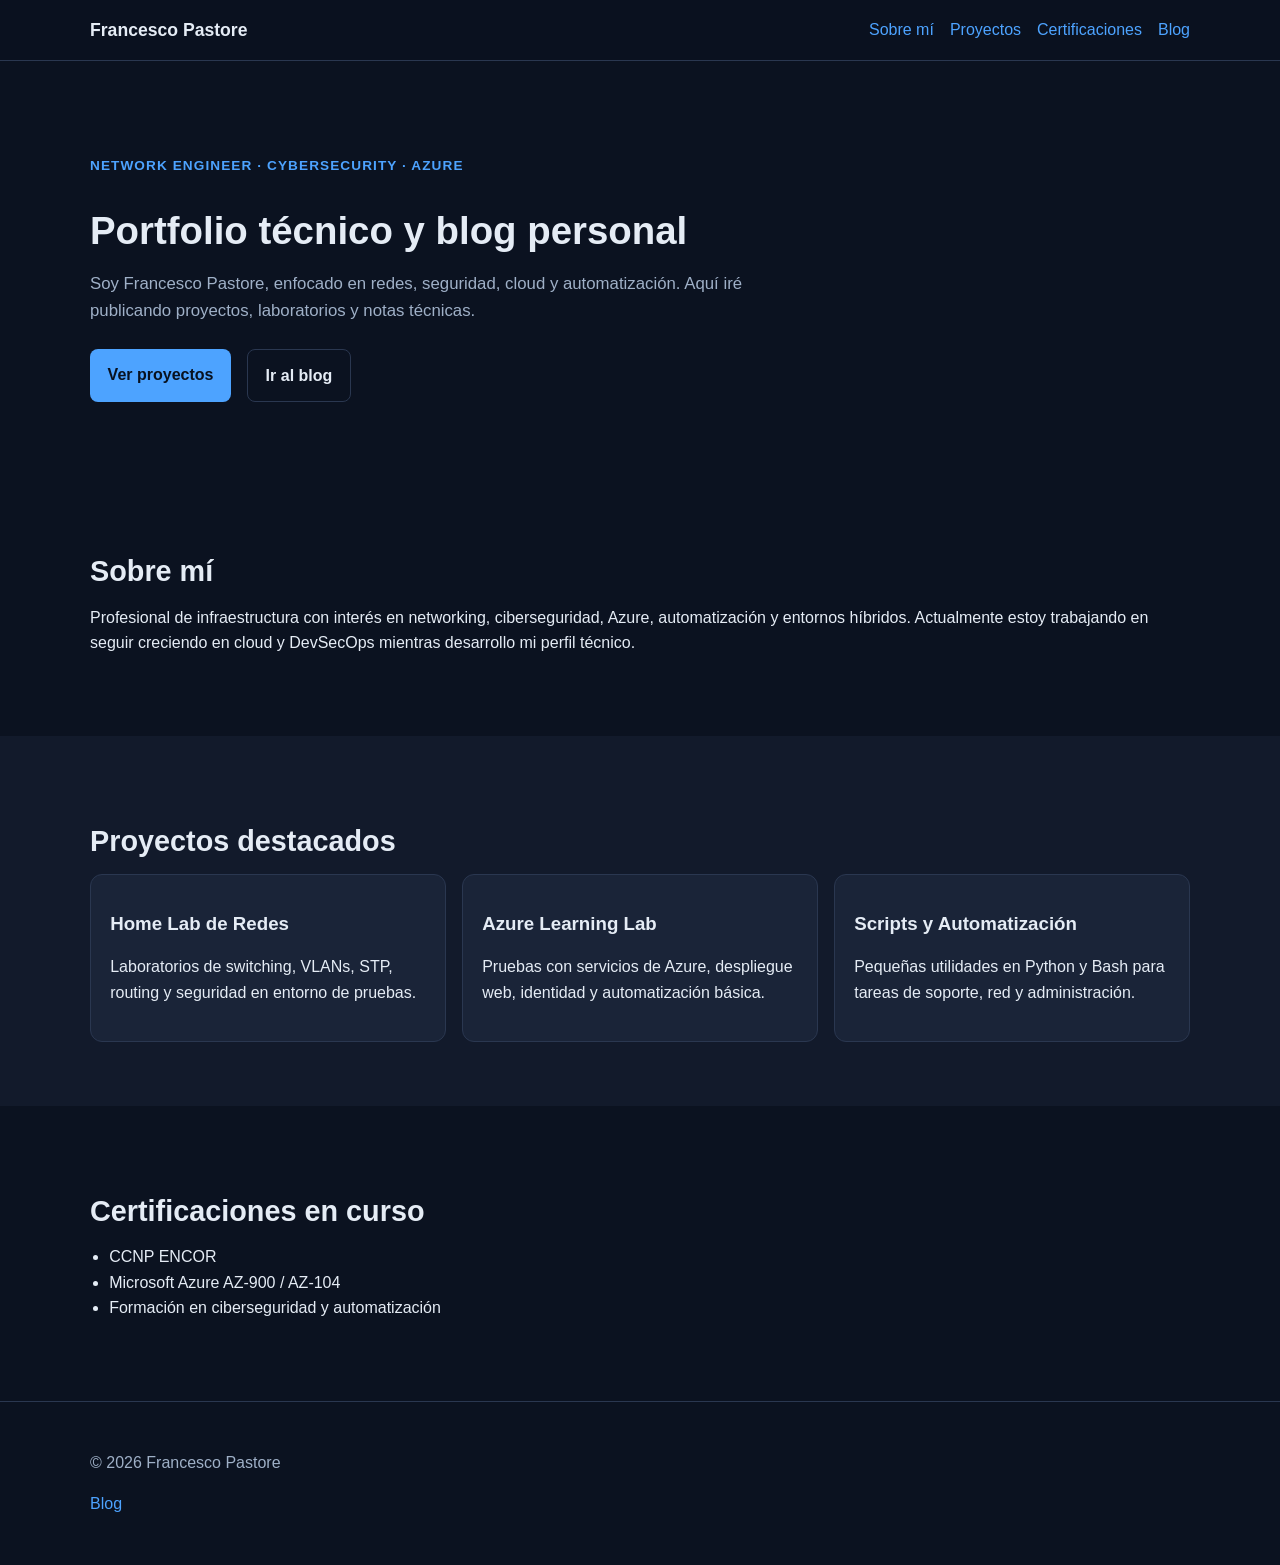
==== index.html @ bddec3a0 "Initial portfolio pages" ====
<!DOCTYPE html>
<html lang="es">
<head>
  <meta charset="UTF-8" />
  <meta name="viewport" content="width=device-width, initial-scale=1.0" />
  <title>Francesco Pastore | Portfolio Técnico</title>
  <meta name="description" content="Portfolio técnico de Francesco Pastore: redes, ciberseguridad, Azure y automatización." />
  <link rel="stylesheet" href="styles.css" />
</head>
<body>
  <header class="site-header">
    <div class="container">
      <nav class="nav">
        <a href="index.html" class="logo">Francesco Pastore</a>
        <div class="nav-links">
          <a href="#about">Sobre mí</a>
          <a href="#projects">Proyectos</a>
          <a href="#certs">Certificaciones</a>
          <a href="blog.html">Blog</a>
        </div>
      </nav>
    </div>
  </header>

  <main>
    <section class="hero">
      <div class="container">
        <p class="eyebrow">Network Engineer · Cybersecurity · Azure</p>
        <h1>Portfolio técnico y blog personal</h1>
        <p class="lead">
          Soy Francesco Pastore, enfocado en redes, seguridad, cloud y automatización.
          Aquí iré publicando proyectos, laboratorios y notas técnicas.
        </p>
        <div class="hero-actions">
          <a class="btn btn-primary" href="#projects">Ver proyectos</a>
          <a class="btn btn-secondary" href="blog.html">Ir al blog</a>
        </div>
      </div>
    </section>

    <section id="about" class="section">
      <div class="container">
        <h2>Sobre mí</h2>
        <p>
          Profesional de infraestructura con interés en networking, ciberseguridad,
          Azure, automatización y entornos híbridos. Actualmente estoy trabajando en
          seguir creciendo en cloud y DevSecOps mientras desarrollo mi perfil técnico.
        </p>
      </div>
    </section>

    <section id="projects" class="section section-alt">
      <div class="container">
        <h2>Proyectos destacados</h2>
        <div class="cards">
          <article class="card">
            <h3>Home Lab de Redes</h3>
            <p>Laboratorios de switching, VLANs, STP, routing y seguridad en entorno de pruebas.</p>
          </article>

          <article class="card">
            <h3>Azure Learning Lab</h3>
            <p>Pruebas con servicios de Azure, despliegue web, identidad y automatización básica.</p>
          </article>

          <article class="card">
            <h3>Scripts y Automatización</h3>
            <p>Pequeñas utilidades en Python y Bash para tareas de soporte, red y administración.</p>
          </article>
        </div>
      </div>
    </section>

    <section id="certs" class="section">
      <div class="container">
        <h2>Certificaciones en curso</h2>
        <ul class="simple-list">
          <li>CCNP ENCOR</li>
          <li>Microsoft Azure AZ-900 / AZ-104</li>
          <li>Formación en ciberseguridad y automatización</li>
        </ul>
      </div>
    </section>
  </main>

  <footer class="site-footer">
    <div class="container">
      <p>© 2026 Francesco Pastore</p>
      <p>
        <a href="blog.html">Blog</a>
      </p>
    </div>
  </footer>

  <script src="script.js"></script>
</body>
</html>
---- styles.css ----
:root {
  --bg: #0b1220;
  --surface: #121a2b;
  --surface-2: #1a2438;
  --text: #e5ecf5;
  --muted: #9fb0c7;
  --primary: #4da3ff;
  --border: #2a3750;
  --container: 1100px;
}

* {
  box-sizing: border-box;
}

html {
  scroll-behavior: smooth;
}

body {
  margin: 0;
  font-family: Arial, sans-serif;
  background: var(--bg);
  color: var(--text);
  line-height: 1.6;
}

a {
  color: var(--primary);
  text-decoration: none;
}

a:hover {
  text-decoration: underline;
}

.container {
  width: min(92%, var(--container));
  margin: 0 auto;
}

.site-header {
  border-bottom: 1px solid var(--border);
  background: rgba(11, 18, 32, 0.95);
  position: sticky;
  top: 0;
}

.nav {
  display: flex;
  justify-content: space-between;
  align-items: center;
  padding: 1rem 0;
  gap: 1rem;
}

.logo {
  color: var(--text);
  font-weight: bold;
  font-size: 1.1rem;
}

.nav-links {
  display: flex;
  gap: 1rem;
  flex-wrap: wrap;
}

.hero {
  padding: 5rem 0 4rem;
}

.eyebrow {
  color: var(--primary);
  font-weight: bold;
  text-transform: uppercase;
  letter-spacing: 0.08em;
  font-size: 0.85rem;
}

h1, h2, h3 {
  line-height: 1.2;
}

h1 {
  font-size: 2.4rem;
  margin-bottom: 1rem;
}

h2 {
  font-size: 1.8rem;
  margin-bottom: 1rem;
}

.lead {
  max-width: 700px;
  color: var(--muted);
  font-size: 1.05rem;
}

.section {
  padding: 4rem 0;
}

.section-alt {
  background: var(--surface);
}

.cards {
  display: grid;
  grid-template-columns: repeat(auto-fit, minmax(240px, 1fr));
  gap: 1rem;
}

.card {
  background: var(--surface-2);
  border: 1px solid var(--border);
  padding: 1.2rem;
  border-radius: 12px;
}

.simple-list {
  padding-left: 1.2rem;
}

.hero-actions {
  margin-top: 1.5rem;
  display: flex;
  gap: 1rem;
  flex-wrap: wrap;
}

.btn {
  display: inline-block;
  padding: 0.8rem 1.1rem;
  border-radius: 8px;
  font-weight: bold;
}

.btn-primary {
  background: var(--primary);
  color: #08111f;
}

.btn-secondary {
  border: 1px solid var(--border);
  color: var(--text);
  background: transparent;
}

.site-footer {
  border-top: 1px solid var(--border);
  padding: 2rem 0;
  color: var(--muted);
}

.text-link {
  font-weight: bold;
}

@media (max-width: 700px) {
  .nav {
    flex-direction: column;
    align-items: flex-start;
  }

  h1 {
    font-size: 2rem;
  }

  h2 {
    font-size: 1.5rem;
  }
}
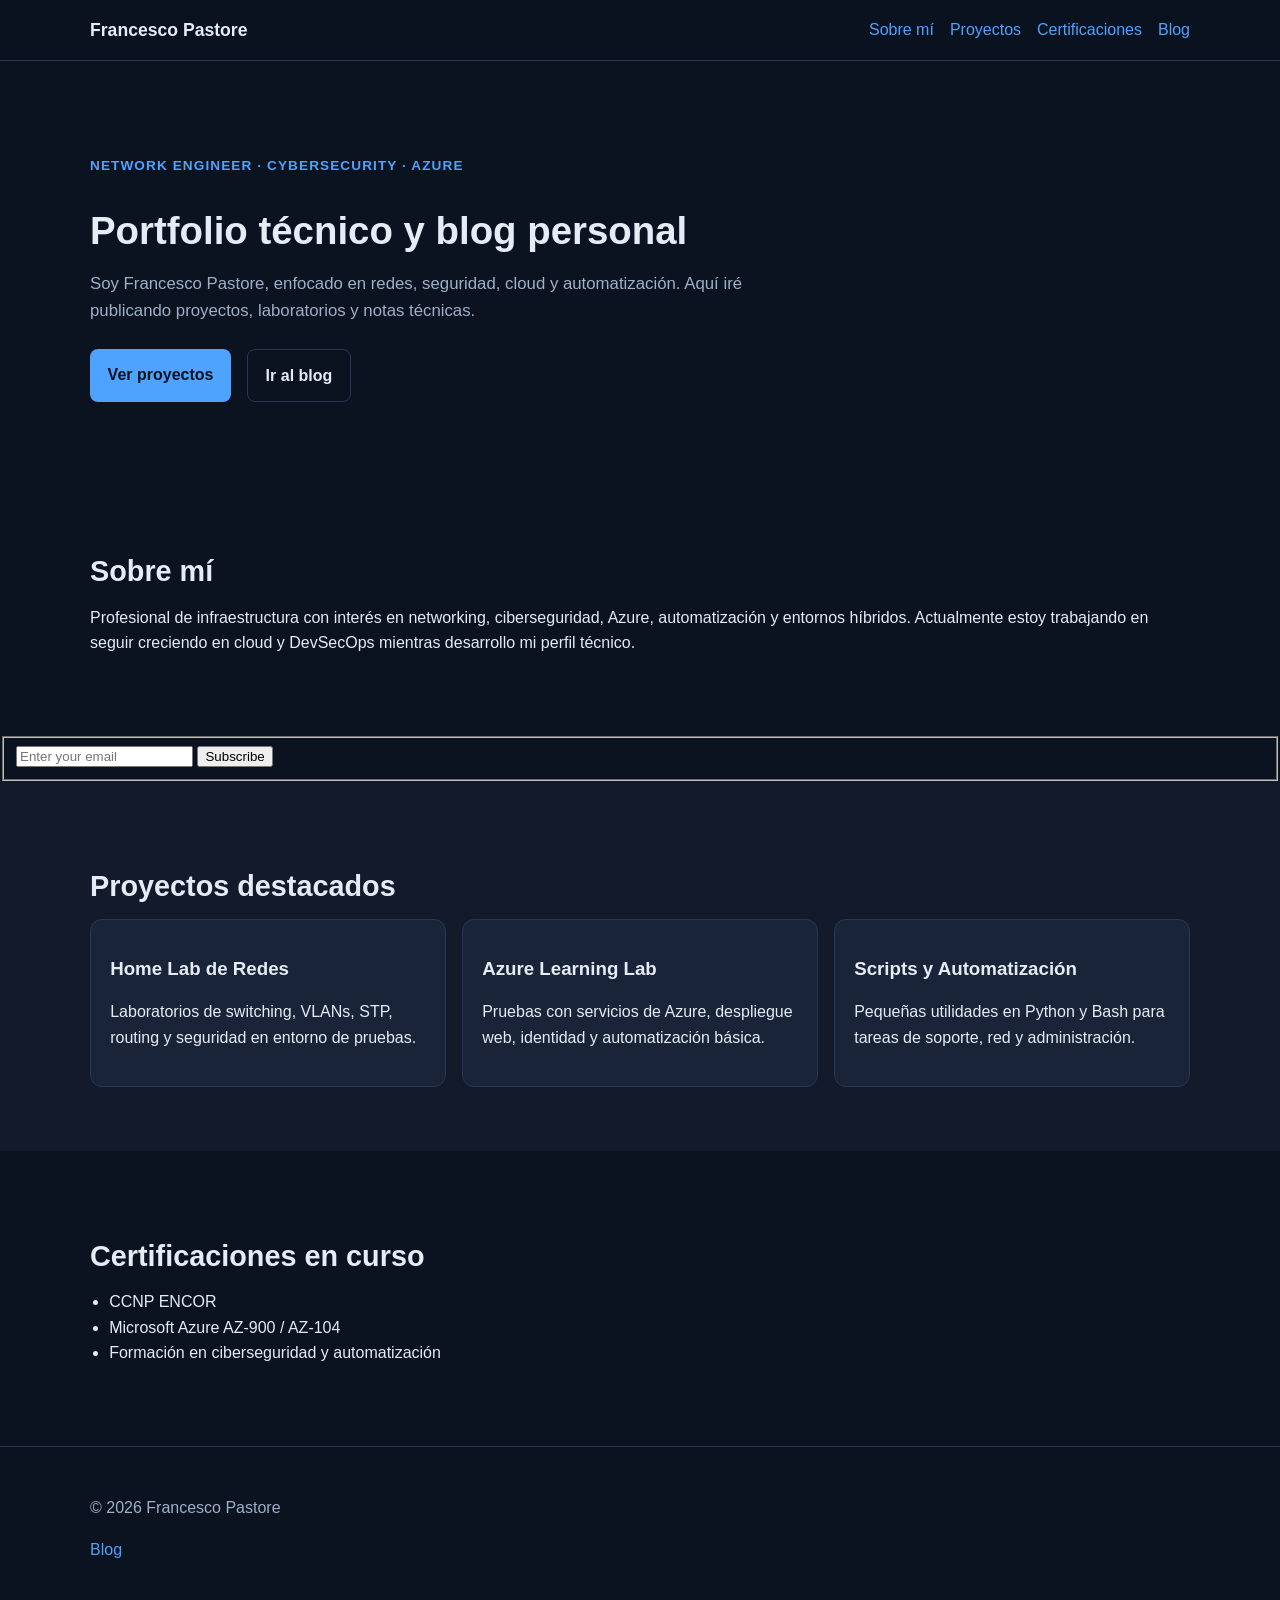
==== commit 2bba0343: "Test" ====
--- a/index.html
+++ b/index.html
@@ -49,6 +49,16 @@
       </div>
     </section>
 
+    <form>
+  <fieldset role="group">
+    <input name="email" type="email" placeholder="Enter your email" autocomplete="email" />
+    <input type="submit" value="Subscribe" />
+  </fieldset>
+</form>
+
+
+    
+
     <section id="projects" class="section section-alt">
       <div class="container">
         <h2>Proyectos destacados</h2>
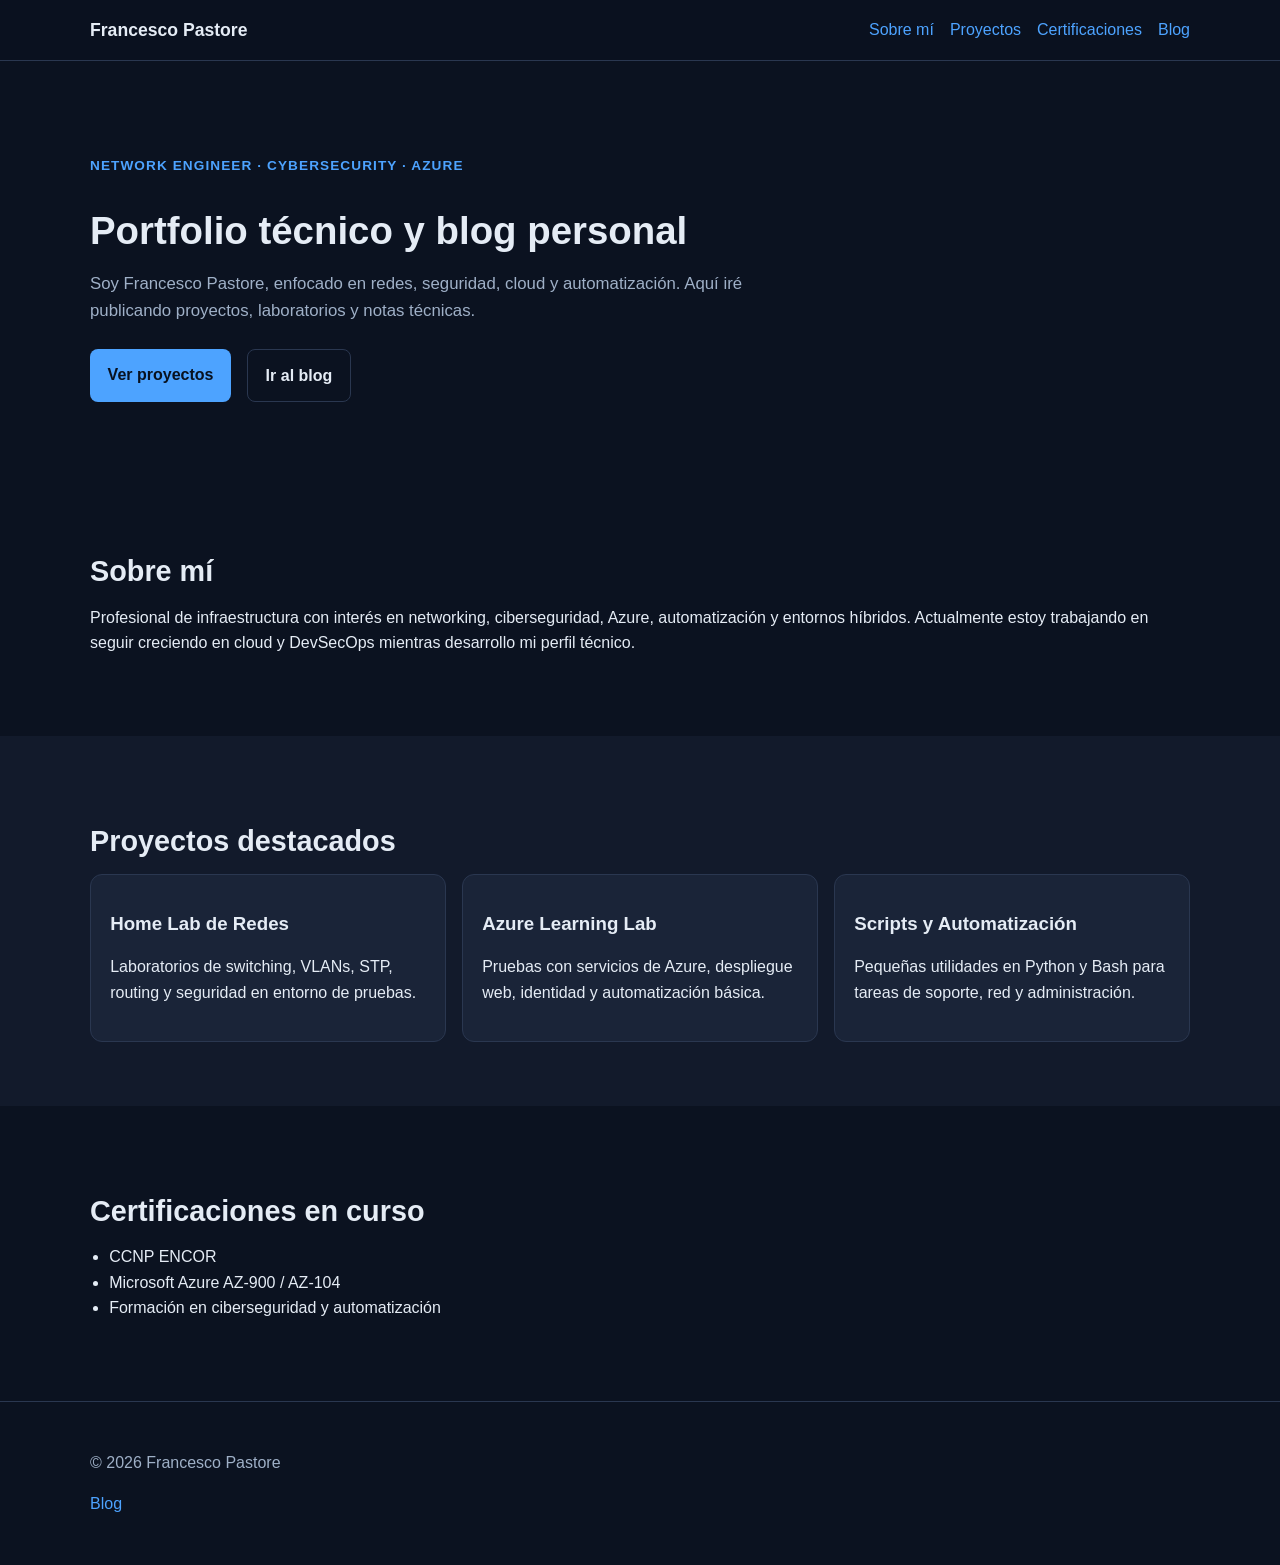
==== commit 5c632518: "Last commit message:Update index.html" ====
--- a/index.html
+++ b/index.html
@@ -49,15 +49,7 @@
       </div>
     </section>
 
-    <form>
-  <fieldset role="group">
-    <input name="email" type="email" placeholder="Enter your email" autocomplete="email" />
-    <input type="submit" value="Subscribe" />
-  </fieldset>
-</form>
-
-
-    
+   
 
     <section id="projects" class="section section-alt">
       <div class="container">
